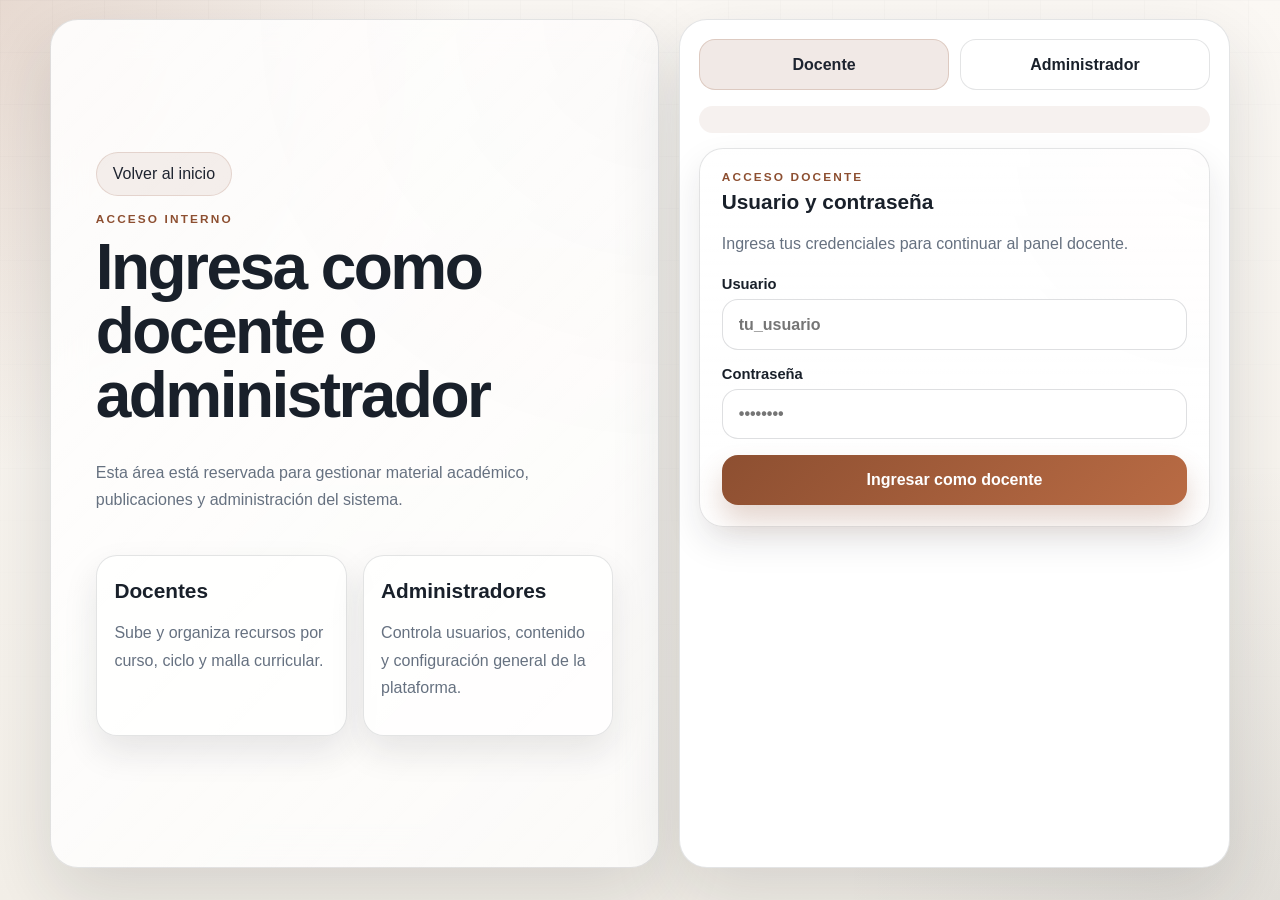
==== admin-panel.html @ db64aba4 "Implement role panels and curriculum management" ====
<!DOCTYPE html>
<html lang="es">
<head>
  <meta charset="UTF-8">
  <meta name="viewport" content="width=device-width, initial-scale=1.0">
  <title>Panel administrador | Biblioteca Digital</title>
  <meta name="description" content="Panel exclusivo para administradores de la biblioteca digital.">
  <link rel="stylesheet" href="style.css">
  <script defer src="admin-panel.js"></script>
</head>
<body class="panel-page">
  <header class="topbar panel-topbar">
    <div class="brand">
      <span class="brand__mark">DAEI</span>
      <div>
        <p class="brand__eyebrow">Panel administrador</p>
        <h1 class="brand__title">Gestión total</h1>
      </div>
    </div>

    <div class="panel-actions">
      <p id="panel-user" class="panel-user">Validando sesión...</p>
      <button id="logout-btn" class="role-card__link panel-logout" type="button">Cerrar sesión</button>
    </div>
  </header>

  <main class="panel-main">
    <section class="panel-grid" aria-label="Resumen del sistema">
      <article class="stat-card">
        <span class="stat-card__value" id="stat-books">-</span>
        <span class="stat-card__label">libros</span>
      </article>
      <article class="stat-card">
        <span class="stat-card__value" id="stat-users">-</span>
        <span class="stat-card__label">usuarios</span>
      </article>
      <article class="stat-card">
        <span class="stat-card__value" id="stat-courses">-</span>
        <span class="stat-card__label">cursos</span>
      </article>
      <article class="stat-card">
        <span class="stat-card__value" id="stat-cycles">-</span>
        <span class="stat-card__label">ciclos</span>
      </article>
    </section>

    <section class="panel-columns">
      <article class="panel-card">
        <p class="section-kicker">Administrador</p>
        <h2>Crear malla curricular</h2>
        <p>Registra una nueva versión de la malla para un año específico.</p>

        <form id="create-curriculum-form" class="panel-form">
          <label class="field" for="curriculum-name">
            <span>Nombre base</span>
            <input id="curriculum-name" name="name" type="text" value="malla2019" required>
          </label>

          <label class="field" for="curriculum-year">
            <span>Año de la malla</span>
            <input id="curriculum-year" name="year" type="number" min="2000" max="2100" required>
          </label>

          <button class="filter-panel__button" type="submit">Crear malla</button>
        </form>
      </article>

      <article class="panel-card">
        <p class="section-kicker">Administrador</p>
        <h2>Subir libro</h2>
        <p>Desde aquí también puedes publicar material académico.</p>

        <form id="upload-form" class="panel-form" enctype="multipart/form-data">
          <label class="field" for="upload-title">
            <span>Título</span>
            <input id="upload-title" name="title" type="text" required>
          </label>

          <label class="field" for="upload-author">
            <span>Autor</span>
            <input id="upload-author" name="author" type="text" required>
          </label>

          <label class="field" for="upload-cycle">
            <span>Ciclo</span>
            <select id="upload-cycle" required>
              <option value="">Selecciona ciclo</option>
            </select>
          </label>

          <label class="field" for="upload-course">
            <span>Curso</span>
            <select id="upload-course" name="course_id" required>
              <option value="">Selecciona curso</option>
            </select>
          </label>

          <label class="field" for="upload-isbn">
            <span>ISBN (opcional)</span>
            <input id="upload-isbn" name="isbn" type="text">
          </label>

          <label class="field" for="upload-year">
            <span>Año (opcional)</span>
            <input id="upload-year" name="publication_year" type="number" min="1900" max="2100">
          </label>

          <label class="field" for="upload-description">
            <span>Descripción</span>
            <textarea id="upload-description" name="description" rows="3"></textarea>
          </label>

          <label class="field" for="upload-file">
            <span>Archivo PDF</span>
            <input id="upload-file" name="book_file" type="file" accept="application/pdf" required>
          </label>

          <button class="filter-panel__button" type="submit">Subir libro</button>
        </form>
      </article>
    </section>

    <section class="panel-columns">
      <article class="panel-card">
        <p class="section-kicker">Administrador</p>
        <h2>Crear curso</h2>
        <p>Selecciona la malla y el ciclo para agregar un curso nuevo.</p>

        <form id="create-course-form" class="panel-form">
          <label class="field" for="course-curriculum">
            <span>Malla curricular</span>
            <select id="course-curriculum" name="curriculum_id" required>
              <option value="">Selecciona una malla</option>
            </select>
          </label>

          <label class="field" for="course-cycle">
            <span>Ciclo</span>
            <select id="course-cycle" name="cycle_id" required>
              <option value="">Selecciona un ciclo</option>
            </select>
          </label>

          <label class="field" for="course-name">
            <span>Nombre del curso</span>
            <input id="course-name" name="name" type="text" required>
          </label>

          <label class="field" for="course-order">
            <span>Orden en el ciclo</span>
            <input id="course-order" name="order_in_cycle" type="number" min="1" value="1" required>
          </label>

          <button class="filter-panel__button" type="submit">Crear curso</button>
        </form>
      </article>

      <article class="panel-card">
        <p class="section-kicker">Administrador</p>
        <h2>Mallas registradas</h2>
        <div id="curricula-list" class="panel-list"></div>
      </article>
    </section>

    <section class="panel-columns">
      <article class="panel-card">
        <p class="section-kicker">Administrador</p>
        <h2>Cursos registrados</h2>
        <label class="field" for="course-search">
          <span>Buscar curso</span>
          <input id="course-search" type="text" placeholder="Busca por nombre, malla o ciclo">
        </label>
        <div id="courses-list" class="panel-list"></div>
      </article>

      <article class="panel-card">
        <p class="section-kicker">Administrador</p>
        <h2>Libros cargados</h2>
        <p>Se muestran todos los libros del sistema.</p>
        <div id="books-list" class="panel-list"></div>
      </article>
    </section>

    <section class="panel-admin">
      <article class="panel-card">
        <p class="section-kicker">Administrador</p>
        <h2>Crear usuario</h2>

        <form id="create-user-form" class="panel-form">
          <label class="field" for="new-full-name">
            <span>Nombre completo</span>
            <input id="new-full-name" name="full_name" type="text" required>
          </label>

          <label class="field" for="new-username">
            <span>Usuario</span>
            <input id="new-username" name="username" type="text" required>
          </label>

          <label class="field" for="new-email">
            <span>Email (opcional)</span>
            <input id="new-email" name="email" type="email">
          </label>

          <label class="field" for="new-password">
            <span>Contraseña</span>
            <input id="new-password" name="password" type="text" required>
          </label>

          <label class="field" for="new-role">
            <span>Rol</span>
            <select id="new-role" name="role">
              <option value="docente">Docente</option>
              <option value="admin">Administrador</option>
            </select>
          </label>

          <button class="filter-panel__button" type="submit">Crear usuario</button>
        </form>
      </article>

      <article class="panel-card">
        <p class="section-kicker">Administrador</p>
        <h2>Usuarios registrados</h2>
        <div id="users-list" class="panel-list"></div>
      </article>
    </section>

    <p id="panel-message" class="login-message" data-type="info"></p>
  </main>
</body>
</html>
---- style.css ----
:root {
  --bg: #f3efe8;
  --surface: rgba(255, 255, 255, 0.82);
  --surface-strong: #ffffff;
  --surface-dark: #1e2430;
  --text: #19202a;
  --muted: #667180;
  --accent: #8d4f31;
  --accent-soft: #f5dfd1;
  --line: rgba(25, 32, 42, 0.12);
  --shadow-lg: 0 28px 70px rgba(25, 32, 42, 0.14);
  --shadow-md: 0 16px 34px rgba(25, 32, 42, 0.10);
}

* {
  box-sizing: border-box;
}

html {
  scroll-behavior: smooth;
}

body {
  margin: 0;
  min-height: 100vh;
  color: var(--text);
  background:
    radial-gradient(circle at top left, rgba(141, 79, 49, 0.18), transparent 28%),
    radial-gradient(circle at top right, rgba(25, 32, 42, 0.08), transparent 28%),
    linear-gradient(180deg, #fbf8f4 0%, var(--bg) 100%);
  font-family: "Segoe UI", "Aptos", sans-serif;
}

body::before {
  content: "";
  position: fixed;
  inset: 0;
  pointer-events: none;
  background-image: linear-gradient(rgba(25, 32, 42, 0.03) 1px, transparent 1px),
    linear-gradient(90deg, rgba(25, 32, 42, 0.03) 1px, transparent 1px);
  background-size: 52px 52px;
  mask-image: linear-gradient(180deg, rgba(0, 0, 0, 0.45), transparent 92%);
}

.topbar {
  position: sticky;
  top: 0;
  z-index: 20;
  display: flex;
  align-items: center;
  justify-content: space-between;
  gap: 1rem;
  padding: 1rem clamp(1rem, 3vw, 2.5rem);
  background: rgba(255, 255, 255, 0.74);
  border-bottom: 1px solid var(--line);
  backdrop-filter: blur(18px);
}

.brand {
  display: flex;
  align-items: center;
  gap: 0.9rem;
}

.brand__mark {
  width: 3rem;
  height: 3rem;
  display: grid;
  place-items: center;
  border-radius: 1rem;
  color: #fff;
  background: linear-gradient(135deg, var(--accent), #b97752);
  font-weight: 800;
  letter-spacing: 0.06em;
  box-shadow: 0 12px 24px rgba(141, 79, 49, 0.28);
}

.brand__eyebrow,
.section-kicker,
.hero__label,
.card__meta,
.role-card__tag {
  margin: 0;
  color: var(--accent);
  text-transform: uppercase;
  letter-spacing: 0.18em;
  font-size: 0.72rem;
  font-weight: 800;
}

.brand__title {
  margin: 0.08rem 0 0;
  font-size: 1.08rem;
}

.nav {
  display: flex;
  flex-wrap: wrap;
  gap: 0.5rem;
}

.nav__link {
  padding: 0.82rem 1rem;
  border-radius: 999px;
  color: var(--text);
  text-decoration: none;
  border: 1px solid transparent;
  transition: transform 0.2s ease, background 0.2s ease, border-color 0.2s ease;
}

.nav__link:hover,
.nav__link--active {
  background: rgba(141, 79, 49, 0.1);
  border-color: rgba(141, 79, 49, 0.18);
  transform: translateY(-1px);
}

main {
  width: min(1180px, calc(100% - 2rem));
  margin: 0 auto;
  padding: 2rem 0 3rem;
}

.hero {
  display: grid;
  grid-template-columns: minmax(0, 1.15fr) minmax(320px, 0.85fr);
  gap: 1.3rem;
  align-items: stretch;
  padding: 1.5rem 0 1.8rem;
}

.hero__content,
.filter-panel,
.card,
.role-card,
.stat-card {
  border: 1px solid var(--line);
  border-radius: 1.5rem;
  box-shadow: var(--shadow-md);
}

.hero__content {
  padding: clamp(1.6rem, 4vw, 3.2rem);
  background:
    linear-gradient(135deg, rgba(255, 255, 255, 0.86), rgba(255, 255, 255, 0.68)),
    radial-gradient(circle at top right, rgba(141, 79, 49, 0.08), transparent 42%);
  display: flex;
  flex-direction: column;
  justify-content: center;
  min-height: 100%;
}

.hero__content h2 {
  margin: 0.55rem 0 1rem;
  font-size: clamp(2.3rem, 5vw, 4.5rem);
  line-height: 0.98;
  max-width: 11ch;
  letter-spacing: -0.04em;
}

.hero__text {
  margin: 0;
  max-width: 58ch;
  color: var(--muted);
  font-size: 1.05rem;
  line-height: 1.75;
}

.hero__stats {
  display: grid;
  grid-template-columns: repeat(3, minmax(0, 1fr));
  gap: 0.8rem;
  margin-top: 1.7rem;
}

.stat-card {
  padding: 1rem;
  background: rgba(255, 255, 255, 0.62);
  backdrop-filter: blur(10px);
}

.stat-card__value {
  display: block;
  color: var(--surface-dark);
  font-size: 1.55rem;
  font-weight: 800;
  letter-spacing: -0.04em;
}

.stat-card__label {
  display: block;
  margin-top: 0.3rem;
  color: var(--muted);
  font-size: 0.92rem;
  line-height: 1.3;
}

.filter-panel {
  padding: 1.4rem;
  background: var(--surface-strong);
}

.filter-panel__header h3,
.section-heading h3,
.role-card h3,
.card h4 {
  margin: 0;
}

.filter-panel__header p,
.role-card p,
.card p {
  color: var(--muted);
  line-height: 1.65;
}

.filters {
  display: grid;
  gap: 1rem;
  margin-top: 1.2rem;
}

.field {
  display: grid;
  gap: 0.45rem;
  font-weight: 700;
}

.field span {
  font-size: 0.92rem;
}

.field select,
.field input {
  width: 100%;
  padding: 0.95rem 1rem;
  border-radius: 1rem;
  border: 1px solid rgba(25, 32, 42, 0.14);
  background: #fff;
  color: var(--text);
  font: inherit;
  outline: none;
  transition: border-color 0.2s ease, box-shadow 0.2s ease;
}

.field select:focus,
.field input:focus {
  border-color: rgba(141, 79, 49, 0.56);
  box-shadow: 0 0 0 4px rgba(141, 79, 49, 0.1);
}

.filter-panel__button {
  margin-top: 0.25rem;
  border: 0;
  border-radius: 1rem;
  padding: 0.98rem 1.1rem;
  color: #fff;
  background: linear-gradient(135deg, var(--accent), #b96b44);
  font: inherit;
  font-weight: 800;
  cursor: pointer;
  transition: transform 0.2s ease, box-shadow 0.2s ease;
  box-shadow: 0 16px 28px rgba(141, 79, 49, 0.24);
}

.filter-panel__button:hover {
  transform: translateY(-1px);
  box-shadow: 0 20px 34px rgba(141, 79, 49, 0.3);
}

.results {
  padding: 0.85rem 0 2.5rem;
}

.section-heading {
  margin-bottom: 1rem;
}

.section-heading h3 {
  font-size: clamp(1.4rem, 2vw, 2rem);
}

.cards {
  display: grid;
  grid-template-columns: repeat(3, minmax(0, 1fr));
  gap: 1rem;
}

.card,
.role-card {
  padding: 1.25rem;
  background: var(--surface);
  backdrop-filter: blur(12px);
}

.card {
  min-height: 180px;
}

.card--empty {
  display: flex;
  flex-direction: column;
  justify-content: center;
}

.card h4 {
  margin: 0.4rem 0 0.7rem;
  font-size: 1.18rem;
}

.roles {
  display: grid;
  grid-template-columns: repeat(2, minmax(0, 1fr));
  gap: 1rem;
}

.role-card {
  position: relative;
  overflow: hidden;
  background:
    linear-gradient(180deg, rgba(255, 255, 255, 0.92), rgba(255, 255, 255, 0.78)),
    radial-gradient(circle at top right, rgba(141, 79, 49, 0.08), transparent 46%);
}

.role-card::after {
  content: "";
  position: absolute;
  inset: auto -18px -18px auto;
  width: 120px;
  height: 120px;
  border-radius: 50%;
  background: radial-gradient(circle, rgba(141, 79, 49, 0.16), transparent 68%);
}

.role-card__link {
  position: relative;
  z-index: 1;
  display: inline-flex;
  align-items: center;
  justify-content: center;
  margin-top: 0.6rem;
  padding: 0.85rem 1rem;
  border-radius: 999px;
  color: var(--surface-dark);
  text-decoration: none;
  background: rgba(141, 79, 49, 0.1);
  border: 1px solid rgba(141, 79, 49, 0.14);
}

.role-card__link:hover {
  background: rgba(141, 79, 49, 0.14);
}

@media (max-width: 960px) {
  .hero,
  .cards,
  .roles {
    grid-template-columns: 1fr;
  }

  .hero__stats {
    grid-template-columns: 1fr;
  }

  .topbar {
    align-items: flex-start;
    flex-direction: column;
  }
}

@media (max-width: 560px) {
  main {
    width: min(100% - 1rem, 1180px);
  }

  .nav__link {
    padding-inline: 0.85rem;
  }

  .hero__content h2 {
    max-width: none;
  }
}

.login-page {
  background:
    radial-gradient(circle at top left, rgba(141, 79, 49, 0.18), transparent 30%),
    radial-gradient(circle at bottom right, rgba(25, 32, 42, 0.08), transparent 28%),
    linear-gradient(180deg, #fbf8f4 0%, var(--bg) 100%);
}

.login-layout {
  width: min(1180px, calc(100% - 2rem));
  min-height: 100vh;
  margin: 0 auto;
  padding: 1.2rem 0 2rem;
  display: grid;
  grid-template-columns: minmax(0, 1.05fr) minmax(360px, 0.95fr);
  gap: 1.25rem;
  align-items: stretch;
}

.login-hero,
.login-panel {
  border: 1px solid var(--line);
  border-radius: 1.75rem;
  box-shadow: var(--shadow-lg);
  backdrop-filter: blur(16px);
}

.login-hero {
  padding: clamp(1.4rem, 3.5vw, 3rem);
  background:
    linear-gradient(135deg, rgba(255, 255, 255, 0.88), rgba(255, 255, 255, 0.72)),
    radial-gradient(circle at top right, rgba(141, 79, 49, 0.1), transparent 44%);
  display: flex;
  flex-direction: column;
  justify-content: center;
}

.login-back {
  display: inline-flex;
  align-items: center;
  width: fit-content;
  margin-bottom: 1rem;
  padding: 0.75rem 1rem;
  border-radius: 999px;
  border: 1px solid rgba(141, 79, 49, 0.16);
  color: var(--surface-dark);
  text-decoration: none;
  background: rgba(141, 79, 49, 0.08);
}

.login-back:hover {
  background: rgba(141, 79, 49, 0.12);
}

.login-kicker,
.login-card__tag {
  margin: 0;
  color: var(--accent);
  text-transform: uppercase;
  letter-spacing: 0.18em;
  font-size: 0.74rem;
  font-weight: 800;
}

.login-hero h1 {
  margin: 0.6rem 0 1rem;
  font-size: clamp(2.2rem, 5vw, 4.3rem);
  line-height: 1;
  max-width: 12ch;
  letter-spacing: -0.04em;
}

.login-text,
.login-card__text,
.note-card p {
  color: var(--muted);
  line-height: 1.7;
}

.login-notes {
  display: grid;
  grid-template-columns: repeat(2, minmax(0, 1fr));
  gap: 1rem;
  margin-top: 1.6rem;
}

.note-card {
  padding: 1.1rem;
  border-radius: 1.3rem;
  background: rgba(255, 255, 255, 0.72);
  border: 1px solid var(--line);
  box-shadow: var(--shadow-md);
}

.note-card h2,
.login-card h2 {
  margin: 0.35rem 0 0.55rem;
  font-size: 1.3rem;
}

.login-panel {
  padding: 1.2rem;
  background: var(--surface-strong);
}

.login-message {
  min-height: 1.4rem;
  margin: 0 0 0.9rem;
  padding: 0.8rem 1rem;
  border-radius: 1rem;
  border: 1px solid transparent;
  background: rgba(141, 79, 49, 0.08);
  color: var(--surface-dark);
  font-size: 0.95rem;
  line-height: 1.4;
}

.login-message[data-type='success'] {
  background: rgba(33, 150, 83, 0.1);
  border-color: rgba(33, 150, 83, 0.2);
  color: #166534;
}

.login-message[data-type='error'] {
  background: rgba(185, 28, 28, 0.1);
  border-color: rgba(185, 28, 28, 0.2);
  color: #991b1b;
}

.login-message[data-type='info'] {
  background: rgba(141, 79, 49, 0.08);
  border-color: rgba(141, 79, 49, 0.14);
  color: var(--surface-dark);
}

.login-switch {
  display: grid;
  grid-template-columns: repeat(2, minmax(0, 1fr));
  gap: 0.7rem;
  margin-bottom: 1rem;
}

.login-switch__button {
  border: 1px solid rgba(25, 32, 42, 0.12);
  border-radius: 1rem;
  padding: 0.95rem 1rem;
  background: rgba(255, 255, 255, 0.86);
  color: var(--text);
  font: inherit;
  font-weight: 800;
  cursor: pointer;
  transition: transform 0.2s ease, background 0.2s ease, border-color 0.2s ease;
}

.login-switch__button:hover {
  transform: translateY(-1px);
}

.login-switch__button.is-active {
  background: rgba(141, 79, 49, 0.12);
  border-color: rgba(141, 79, 49, 0.2);
  color: var(--surface-dark);
}

.login-card {
  display: none;
  padding: 1.35rem;
  border: 1px solid var(--line);
  border-radius: 1.5rem;
  background:
    linear-gradient(180deg, rgba(255, 255, 255, 0.92), rgba(255, 255, 255, 0.8)),
    radial-gradient(circle at top right, rgba(141, 79, 49, 0.08), transparent 42%);
  box-shadow: var(--shadow-md);
}

.login-card.is-active {
  display: block;
}

.login-form {
  display: grid;
  gap: 1rem;
  margin-top: 1.2rem;
}

.login-field {
  display: grid;
  gap: 0.45rem;
  font-weight: 700;
}

.login-field span {
  font-size: 0.92rem;
}

.login-field input {
  width: 100%;
  padding: 0.95rem 1rem;
  border-radius: 1rem;
  border: 1px solid rgba(25, 32, 42, 0.14);
  background: #fff;
  color: var(--text);
  font: inherit;
  outline: none;
  transition: border-color 0.2s ease, box-shadow 0.2s ease;
}

.login-field input:focus {
  border-color: rgba(141, 79, 49, 0.56);
  box-shadow: 0 0 0 4px rgba(141, 79, 49, 0.1);
}

.login-button {
  border: 0;
  border-radius: 1rem;
  padding: 0.98rem 1rem;
  color: #fff;
  background: linear-gradient(135deg, var(--accent), #b96b44);
  font: inherit;
  font-weight: 800;
  cursor: pointer;
  box-shadow: 0 16px 28px rgba(141, 79, 49, 0.24);
  transition: transform 0.2s ease, box-shadow 0.2s ease;
}

.login-button:hover {
  transform: translateY(-1px);
  box-shadow: 0 20px 34px rgba(141, 79, 49, 0.3);
}

.panel-page {
  background:
    radial-gradient(circle at top left, rgba(141, 79, 49, 0.18), transparent 28%),
    radial-gradient(circle at top right, rgba(25, 32, 42, 0.08), transparent 28%),
    linear-gradient(180deg, #fbf8f4 0%, var(--bg) 100%);
}

.panel-topbar {
  position: sticky;
  top: 0;
}

.panel-actions {
  display: flex;
  align-items: center;
  gap: 0.65rem;
}

.panel-user {
  margin: 0;
  font-weight: 700;
}

.panel-logout {
  cursor: pointer;
}

.panel-main {
  width: min(1180px, calc(100% - 2rem));
  margin: 1.2rem auto 2.4rem;
}

.panel-grid {
  display: grid;
  grid-template-columns: repeat(4, minmax(0, 1fr));
  gap: 0.8rem;
  margin-bottom: 1rem;
}

.panel-columns,
.panel-admin {
  display: grid;
  grid-template-columns: repeat(2, minmax(0, 1fr));
  gap: 1rem;
  margin-top: 1rem;
}

.panel-card {
  padding: 1.3rem;
  border: 1px solid var(--line);
  border-radius: 1.4rem;
  background: var(--surface);
  box-shadow: var(--shadow-md);
}

.panel-card h2 {
  margin: 0.25rem 0 0.45rem;
}

.panel-card p {
  color: var(--muted);
}

.panel-form {
  display: grid;
  gap: 0.75rem;
}

.panel-form textarea {
  width: 100%;
  padding: 0.95rem 1rem;
  border-radius: 1rem;
  border: 1px solid rgba(25, 32, 42, 0.14);
  background: #fff;
  color: var(--text);
  font: inherit;
  outline: none;
  transition: border-color 0.2s ease, box-shadow 0.2s ease;
  resize: vertical;
}

.panel-form textarea:focus {
  border-color: rgba(141, 79, 49, 0.56);
  box-shadow: 0 0 0 4px rgba(141, 79, 49, 0.1);
}

.panel-list {
  display: grid;
  gap: 0.75rem;
}

.panel-item {
  display: flex;
  justify-content: space-between;
  gap: 0.8rem;
  border: 1px solid var(--line);
  border-radius: 1rem;
  padding: 0.95rem;
  background: rgba(255, 255, 255, 0.86);
}

.panel-item--compact {
  align-items: center;
  padding: 0.8rem 0.9rem;
}

.panel-item--compact h3 {
  font-size: 0.98rem;
  margin: 0.25rem 0;
}

.panel-item--compact p {
  margin: 0.1rem 0;
  font-size: 0.92rem;
}

.panel-item--compact .panel-danger {
  margin-top: 0;
}

.panel-list .field {
  margin-bottom: 0.2rem;
}

.panel-item__meta {
  margin: 0;
  color: var(--accent);
  text-transform: uppercase;
  letter-spacing: 0.08em;
  font-size: 0.78rem;
  font-weight: 800;
}

.panel-item h3 {
  margin: 0.35rem 0;
}

.panel-item p {
  margin: 0.2rem 0;
}

.panel-item a {
  display: inline-block;
  margin-top: 0.45rem;
}

.panel-danger {
  align-self: start;
  border: 1px solid rgba(185, 28, 28, 0.25);
  border-radius: 0.8rem;
  padding: 0.55rem 0.8rem;
  color: #991b1b;
  background: rgba(185, 28, 28, 0.08);
  font-weight: 700;
  cursor: pointer;
}

.panel-empty {
  border: 1px dashed rgba(25, 32, 42, 0.2);
  border-radius: 1rem;
  padding: 1rem;
}

@media (max-width: 980px) {
  .panel-grid {
    grid-template-columns: repeat(2, minmax(0, 1fr));
  }

  .panel-columns,
  .panel-admin {
    grid-template-columns: 1fr;
  }
}

@media (max-width: 560px) {
  .panel-grid {
    grid-template-columns: 1fr;
  }

  .panel-actions {
    width: 100%;
    justify-content: space-between;
  }
}

@media (max-width: 960px) {
  .login-layout {
    grid-template-columns: 1fr;
  }

  .login-notes {
    grid-template-columns: 1fr;
  }
}

@media (max-width: 560px) {
  .login-layout {
    width: min(100% - 1rem, 1180px);
  }
}
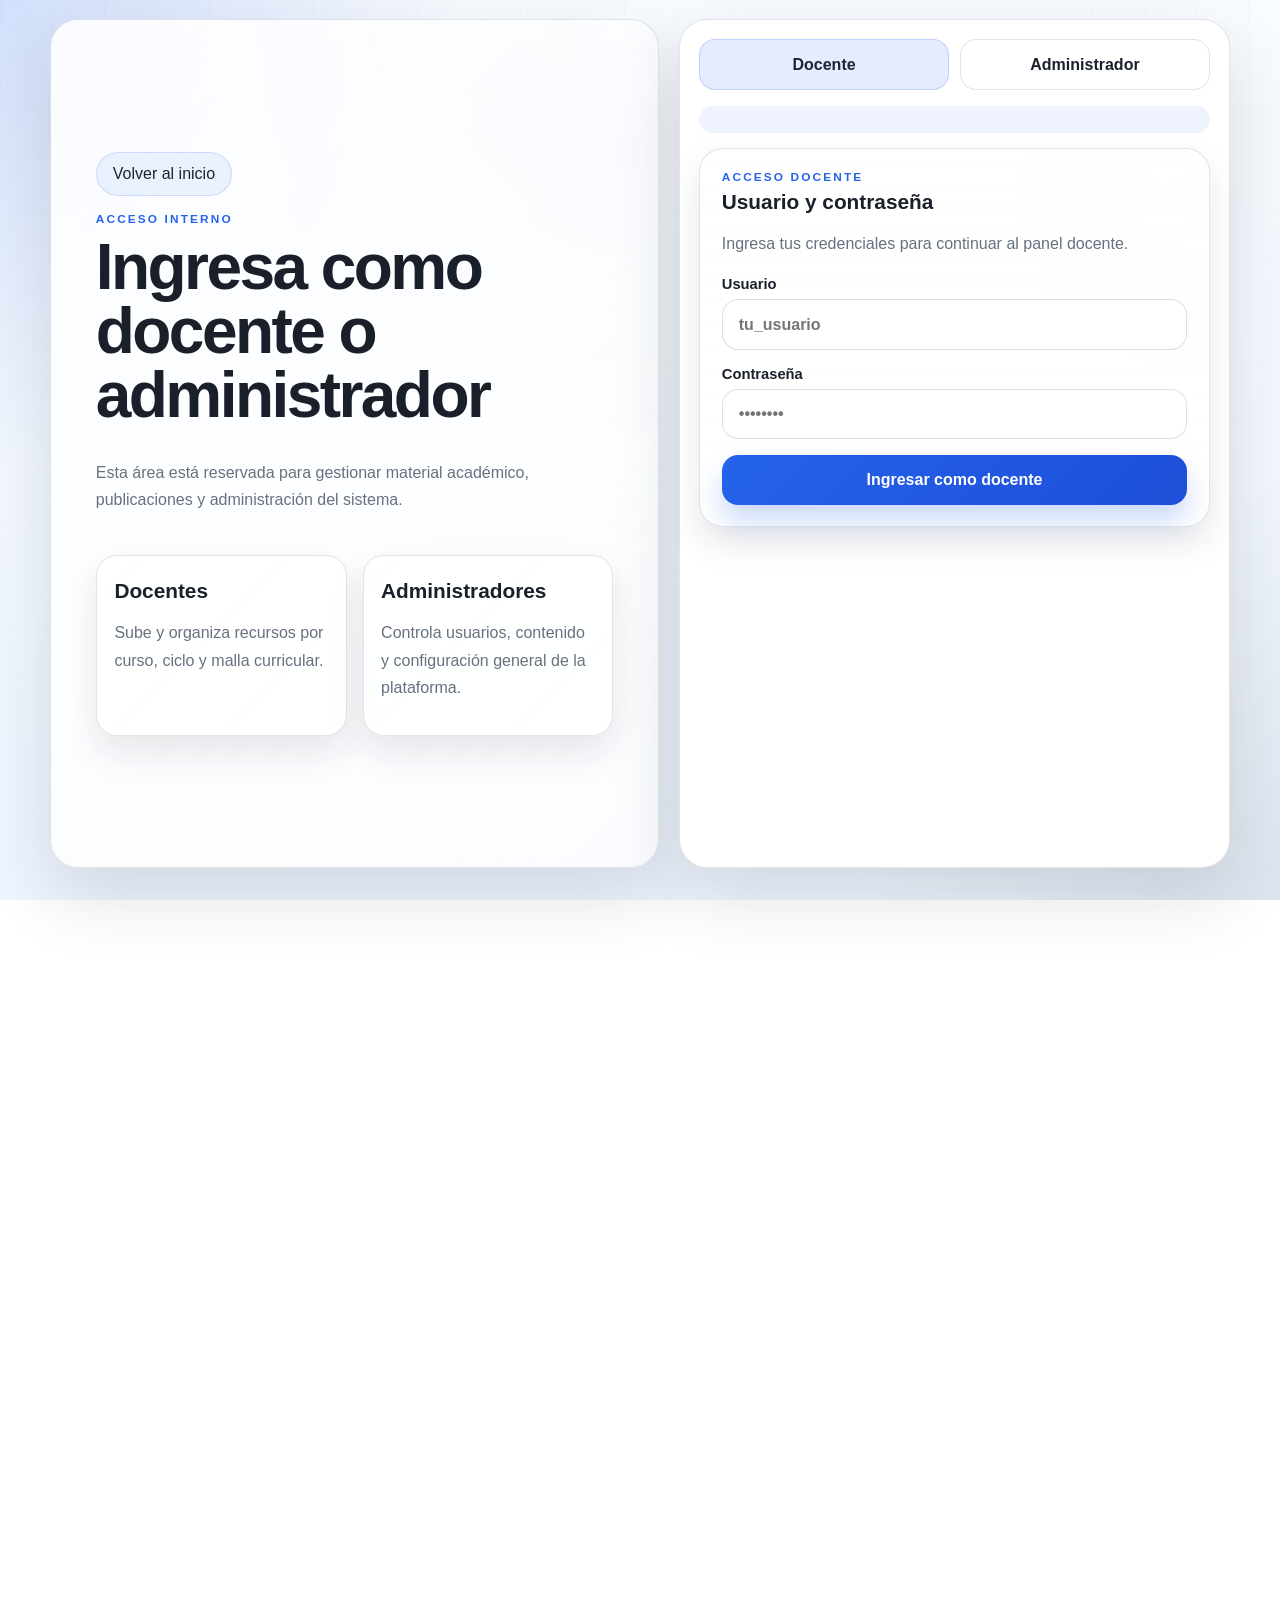
==== commit 21f50881: "Renombrar sitio a PORTAL EI DAEI" ====
--- a/admin-panel.html
+++ b/admin-panel.html
@@ -3,8 +3,8 @@
 <head>
   <meta charset="UTF-8">
   <meta name="viewport" content="width=device-width, initial-scale=1.0">
-  <title>Panel administrador | Biblioteca Digital</title>
-  <meta name="description" content="Panel exclusivo para administradores de la biblioteca digital.">
+  <title>Panel administrador | PORTAL EI DAEI</title>
+  <meta name="description" content="Panel exclusivo para administradores del PORTAL EI DAEI.">
   <link rel="stylesheet" href="style.css">
   <script defer src="admin-panel.js"></script>
 </head>
--- a/style.css
+++ b/style.css
@@ -1,12 +1,12 @@
 :root {
-  --bg: #f3efe8;
+  --bg: #eef5ff;
   --surface: rgba(255, 255, 255, 0.82);
   --surface-strong: #ffffff;
   --surface-dark: #1e2430;
   --text: #19202a;
   --muted: #667180;
-  --accent: #8d4f31;
-  --accent-soft: #f5dfd1;
+  --accent: #2563eb;
+  --accent-soft: #dbeafe;
   --line: rgba(25, 32, 42, 0.12);
   --shadow-lg: 0 28px 70px rgba(25, 32, 42, 0.14);
   --shadow-md: 0 16px 34px rgba(25, 32, 42, 0.10);
@@ -25,9 +25,9 @@
   min-height: 100vh;
   color: var(--text);
   background:
-    radial-gradient(circle at top left, rgba(141, 79, 49, 0.18), transparent 28%),
+    radial-gradient(circle at top left, rgba(37, 99, 235, 0.16), transparent 28%),
     radial-gradient(circle at top right, rgba(25, 32, 42, 0.08), transparent 28%),
-    linear-gradient(180deg, #fbf8f4 0%, var(--bg) 100%);
+    linear-gradient(180deg, #f8fbff 0%, var(--bg) 100%);
   font-family: "Segoe UI", "Aptos", sans-serif;
 }
 
@@ -69,10 +69,10 @@
   place-items: center;
   border-radius: 1rem;
   color: #fff;
-  background: linear-gradient(135deg, var(--accent), #b97752);
+  background: linear-gradient(135deg, var(--accent), #60a5fa);
   font-weight: 800;
   letter-spacing: 0.06em;
-  box-shadow: 0 12px 24px rgba(141, 79, 49, 0.28);
+  box-shadow: 0 12px 24px rgba(37, 99, 235, 0.28);
 }
 
 .brand__eyebrow,
@@ -110,8 +110,8 @@
 
 .nav__link:hover,
 .nav__link--active {
-  background: rgba(141, 79, 49, 0.1);
-  border-color: rgba(141, 79, 49, 0.18);
+  background: rgba(37, 99, 235, 0.1);
+  border-color: rgba(37, 99, 235, 0.18);
   transform: translateY(-1px);
 }
 
@@ -122,11 +122,148 @@
 }
 
 .hero {
+  position: relative;
   display: grid;
   grid-template-columns: minmax(0, 1.15fr) minmax(320px, 0.85fr);
   gap: 1.3rem;
   align-items: stretch;
   padding: 1.5rem 0 1.8rem;
+  overflow: hidden;
+}
+
+.hero__numbers {
+  position: absolute;
+  inset: 0;
+  overflow: hidden;
+  pointer-events: none;
+  z-index: 0;
+}
+
+.hero__numbers span {
+  position: absolute;
+  display: block;
+  color: rgba(37, 99, 235, 0.12);
+  font-size: clamp(1.4rem, 2vw, 2.4rem);
+  font-weight: 800;
+  letter-spacing: 0.14em;
+  text-shadow: 0 0 16px rgba(37, 99, 235, 0.08);
+  animation: floatNumber linear infinite;
+  user-select: none;
+}
+
+.hero__numbers span:nth-child(1) {
+  top: 8%;
+  left: 6%;
+  animation-duration: 18s;
+  animation-delay: -2s;
+}
+
+.hero__numbers span:nth-child(2) {
+  top: 18%;
+  left: 22%;
+  animation-duration: 15s;
+  animation-delay: -6s;
+}
+
+.hero__numbers span:nth-child(3) {
+  top: 10%;
+  left: 44%;
+  animation-duration: 20s;
+  animation-delay: -9s;
+}
+
+.hero__numbers span:nth-child(4) {
+  top: 24%;
+  left: 70%;
+  animation-duration: 17s;
+  animation-delay: -3s;
+}
+
+.hero__numbers span:nth-child(5) {
+  top: 42%;
+  left: 12%;
+  animation-duration: 22s;
+  animation-delay: -8s;
+}
+
+.hero__numbers span:nth-child(6) {
+  top: 52%;
+  left: 36%;
+  animation-duration: 16s;
+  animation-delay: -4s;
+}
+
+.hero__numbers span:nth-child(7) {
+  top: 44%;
+  left: 58%;
+  animation-duration: 19s;
+  animation-delay: -11s;
+}
+
+.hero__numbers span:nth-child(8) {
+  top: 58%;
+  left: 82%;
+  animation-duration: 21s;
+  animation-delay: -7s;
+}
+
+.hero__numbers span:nth-child(9) {
+  top: 72%;
+  left: 8%;
+  animation-duration: 23s;
+  animation-delay: -10s;
+}
+
+.hero__numbers span:nth-child(10) {
+  top: 78%;
+  left: 30%;
+  animation-duration: 18s;
+  animation-delay: -1s;
+}
+
+.hero__numbers span:nth-child(11) {
+  top: 74%;
+  left: 64%;
+  animation-duration: 20s;
+  animation-delay: -5s;
+}
+
+.hero__numbers span:nth-child(12) {
+  top: 86%;
+  left: 88%;
+  animation-duration: 17s;
+  animation-delay: -12s;
+}
+
+@keyframes floatNumber {
+  0% {
+    transform: translateY(0) translateX(0) rotate(0deg);
+    opacity: 0.06;
+  }
+
+  25% {
+    opacity: 0.14;
+  }
+
+  50% {
+    transform: translateY(-18px) translateX(10px) rotate(4deg);
+    opacity: 0.1;
+  }
+
+  75% {
+    opacity: 0.16;
+  }
+
+  100% {
+    transform: translateY(0) translateX(0) rotate(0deg);
+    opacity: 0.06;
+  }
+}
+
+.hero__content,
+.filter-panel {
+  position: relative;
+  z-index: 1;
 }
 
 .hero__content,
@@ -143,7 +280,7 @@
   padding: clamp(1.6rem, 4vw, 3.2rem);
   background:
     linear-gradient(135deg, rgba(255, 255, 255, 0.86), rgba(255, 255, 255, 0.68)),
-    radial-gradient(circle at top right, rgba(141, 79, 49, 0.08), transparent 42%);
+    radial-gradient(circle at top right, rgba(37, 99, 235, 0.08), transparent 42%);
   display: flex;
   flex-direction: column;
   justify-content: center;
@@ -245,8 +382,8 @@
 
 .field select:focus,
 .field input:focus {
-  border-color: rgba(141, 79, 49, 0.56);
-  box-shadow: 0 0 0 4px rgba(141, 79, 49, 0.1);
+  border-color: rgba(37, 99, 235, 0.56);
+  box-shadow: 0 0 0 4px rgba(37, 99, 235, 0.1);
 }
 
 .filter-panel__button {
@@ -255,17 +392,17 @@
   border-radius: 1rem;
   padding: 0.98rem 1.1rem;
   color: #fff;
-  background: linear-gradient(135deg, var(--accent), #b96b44);
+  background: linear-gradient(135deg, var(--accent), #1d4ed8);
   font: inherit;
   font-weight: 800;
   cursor: pointer;
   transition: transform 0.2s ease, box-shadow 0.2s ease;
-  box-shadow: 0 16px 28px rgba(141, 79, 49, 0.24);
+  box-shadow: 0 16px 28px rgba(37, 99, 235, 0.24);
 }
 
 .filter-panel__button:hover {
   transform: translateY(-1px);
-  box-shadow: 0 20px 34px rgba(141, 79, 49, 0.3);
+  box-shadow: 0 20px 34px rgba(37, 99, 235, 0.3);
 }
 
 .results {
@@ -314,12 +451,83 @@
   gap: 1rem;
 }
 
+.statistics {
+  padding: 0.5rem 0 2.2rem;
+}
+
+.statistics-grid {
+  display: grid;
+  grid-template-columns: minmax(0, 0.8fr) minmax(0, 1.2fr);
+  gap: 1rem;
+}
+
+.statistics-card {
+  display: grid;
+  gap: 0.9rem;
+}
+
+.statistics-card__label {
+  margin: 0;
+  color: var(--accent);
+  text-transform: uppercase;
+  letter-spacing: 0.18em;
+  font-size: 0.72rem;
+  font-weight: 800;
+}
+
+.hero__stats--compact {
+  margin-top: 0;
+}
+
+.top-chart {
+  display: grid;
+  gap: 0.9rem;
+}
+
+.top-chart__item {
+  display: grid;
+  gap: 0.45rem;
+}
+
+.top-chart__meta {
+  display: flex;
+  flex-direction: column;
+  gap: 0.2rem;
+}
+
+.top-chart__meta strong {
+  color: var(--surface-dark);
+}
+
+.top-chart__meta span {
+  color: var(--muted);
+  font-size: 0.92rem;
+}
+
+.top-chart__bar {
+  height: 14px;
+  border-radius: 999px;
+  background: rgba(25, 32, 42, 0.08);
+  overflow: hidden;
+}
+
+.top-chart__bar span {
+  display: block;
+  height: 100%;
+  border-radius: inherit;
+  background: linear-gradient(90deg, var(--accent), #60a5fa);
+}
+
+.book-link {
+  cursor: pointer;
+}
+
 .role-card {
   position: relative;
   overflow: hidden;
   background:
     linear-gradient(180deg, rgba(255, 255, 255, 0.92), rgba(255, 255, 255, 0.78)),
-    radial-gradient(circle at top right, rgba(141, 79, 49, 0.08), transparent 46%);
+    radial-gradient(circle at top right, rgba(37, 99, 235, 0.08), transparent 46%);
 }
 
 .role-card::after {
@@ -329,7 +537,7 @@
   width: 120px;
   height: 120px;
   border-radius: 50%;
-  background: radial-gradient(circle, rgba(141, 79, 49, 0.16), transparent 68%);
+  background: radial-gradient(circle, rgba(37, 99, 235, 0.16), transparent 68%);
 }
 
 .role-card__link {
@@ -343,12 +551,12 @@
   border-radius: 999px;
   color: var(--surface-dark);
   text-decoration: none;
-  background: rgba(141, 79, 49, 0.1);
-  border: 1px solid rgba(141, 79, 49, 0.14);
+  background: rgba(37, 99, 235, 0.1);
+  border: 1px solid rgba(37, 99, 235, 0.14);
 }
 
 .role-card__link:hover {
-  background: rgba(141, 79, 49, 0.14);
+  background: rgba(37, 99, 235, 0.14);
 }
 
 @media (max-width: 960px) {
@@ -384,9 +592,9 @@
 
 .login-page {
   background:
-    radial-gradient(circle at top left, rgba(141, 79, 49, 0.18), transparent 30%),
+    radial-gradient(circle at top left, rgba(37, 99, 235, 0.18), transparent 30%),
     radial-gradient(circle at bottom right, rgba(25, 32, 42, 0.08), transparent 28%),
-    linear-gradient(180deg, #fbf8f4 0%, var(--bg) 100%);
+    linear-gradient(180deg, #f8fbff 0%, var(--bg) 100%);
 }
 
 .login-layout {
@@ -412,7 +620,7 @@
   padding: clamp(1.4rem, 3.5vw, 3rem);
   background:
     linear-gradient(135deg, rgba(255, 255, 255, 0.88), rgba(255, 255, 255, 0.72)),
-    radial-gradient(circle at top right, rgba(141, 79, 49, 0.1), transparent 44%);
+    radial-gradient(circle at top right, rgba(37, 99, 235, 0.1), transparent 44%);
   display: flex;
   flex-direction: column;
   justify-content: center;
@@ -425,14 +633,14 @@
   margin-bottom: 1rem;
   padding: 0.75rem 1rem;
   border-radius: 999px;
-  border: 1px solid rgba(141, 79, 49, 0.16);
+  border: 1px solid rgba(37, 99, 235, 0.16);
   color: var(--surface-dark);
   text-decoration: none;
-  background: rgba(141, 79, 49, 0.08);
+  background: rgba(37, 99, 235, 0.08);
 }
 
 .login-back:hover {
-  background: rgba(141, 79, 49, 0.12);
+  background: rgba(37, 99, 235, 0.12);
 }
 
 .login-kicker,
@@ -492,7 +700,7 @@
   padding: 0.8rem 1rem;
   border-radius: 1rem;
   border: 1px solid transparent;
-  background: rgba(141, 79, 49, 0.08);
+  background: rgba(37, 99, 235, 0.08);
   color: var(--surface-dark);
   font-size: 0.95rem;
   line-height: 1.4;
@@ -511,8 +719,8 @@
 }
 
 .login-message[data-type='info'] {
-  background: rgba(141, 79, 49, 0.08);
-  border-color: rgba(141, 79, 49, 0.14);
+  background: rgba(37, 99, 235, 0.08);
+  border-color: rgba(37, 99, 235, 0.14);
   color: var(--surface-dark);
 }
 
@@ -540,8 +748,8 @@
 }
 
 .login-switch__button.is-active {
-  background: rgba(141, 79, 49, 0.12);
-  border-color: rgba(141, 79, 49, 0.2);
+  background: rgba(37, 99, 235, 0.12);
+  border-color: rgba(37, 99, 235, 0.2);
   color: var(--surface-dark);
 }
 
@@ -552,7 +760,7 @@
   border-radius: 1.5rem;
   background:
     linear-gradient(180deg, rgba(255, 255, 255, 0.92), rgba(255, 255, 255, 0.8)),
-    radial-gradient(circle at top right, rgba(141, 79, 49, 0.08), transparent 42%);
+    radial-gradient(circle at top right, rgba(37, 99, 235, 0.08), transparent 42%);
   box-shadow: var(--shadow-md);
 }
 
@@ -589,8 +797,8 @@
 }
 
 .login-field input:focus {
-  border-color: rgba(141, 79, 49, 0.56);
-  box-shadow: 0 0 0 4px rgba(141, 79, 49, 0.1);
+  border-color: rgba(37, 99, 235, 0.56);
+  box-shadow: 0 0 0 4px rgba(37, 99, 235, 0.1);
 }
 
 .login-button {
@@ -598,24 +806,24 @@
   border-radius: 1rem;
   padding: 0.98rem 1rem;
   color: #fff;
-  background: linear-gradient(135deg, var(--accent), #b96b44);
+  background: linear-gradient(135deg, var(--accent), #1d4ed8);
   font: inherit;
   font-weight: 800;
   cursor: pointer;
-  box-shadow: 0 16px 28px rgba(141, 79, 49, 0.24);
+  box-shadow: 0 16px 28px rgba(37, 99, 235, 0.24);
   transition: transform 0.2s ease, box-shadow 0.2s ease;
 }
 
 .login-button:hover {
   transform: translateY(-1px);
-  box-shadow: 0 20px 34px rgba(141, 79, 49, 0.3);
+  box-shadow: 0 20px 34px rgba(37, 99, 235, 0.3);
 }
 
 .panel-page {
   background:
-    radial-gradient(circle at top left, rgba(141, 79, 49, 0.18), transparent 28%),
+    radial-gradient(circle at top left, rgba(37, 99, 235, 0.18), transparent 28%),
     radial-gradient(circle at top right, rgba(25, 32, 42, 0.08), transparent 28%),
-    linear-gradient(180deg, #fbf8f4 0%, var(--bg) 100%);
+    linear-gradient(180deg, #f8fbff 0%, var(--bg) 100%);
 }
 
 .panel-topbar {
@@ -693,8 +901,8 @@
 }
 
 .panel-form textarea:focus {
-  border-color: rgba(141, 79, 49, 0.56);
-  box-shadow: 0 0 0 4px rgba(141, 79, 49, 0.1);
+  border-color: rgba(37, 99, 235, 0.56);
+  box-shadow: 0 0 0 4px rgba(37, 99, 235, 0.1);
 }
 
 .panel-list {
@@ -783,6 +991,10 @@
   .panel-admin {
     grid-template-columns: 1fr;
   }
+
+  .statistics-grid {
+    grid-template-columns: 1fr;
+  }
 }
 
 @media (max-width: 560px) {
